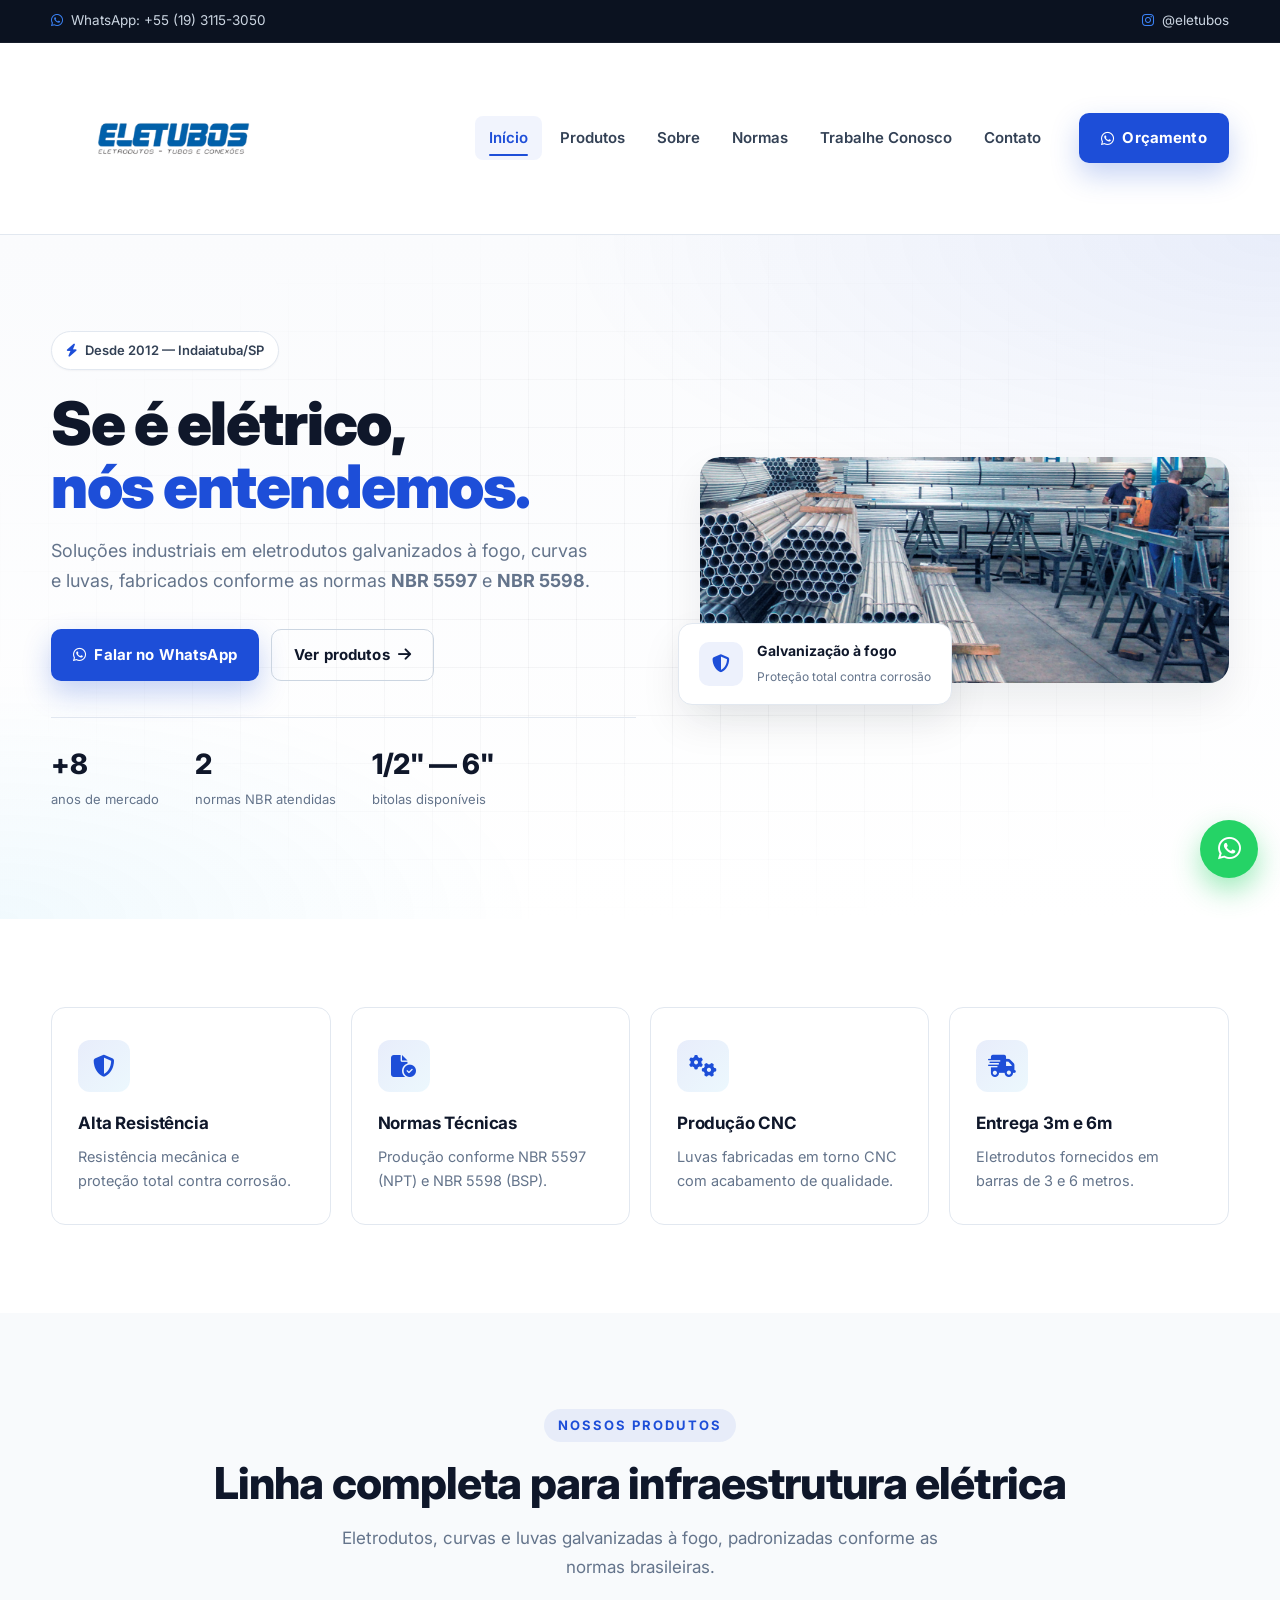
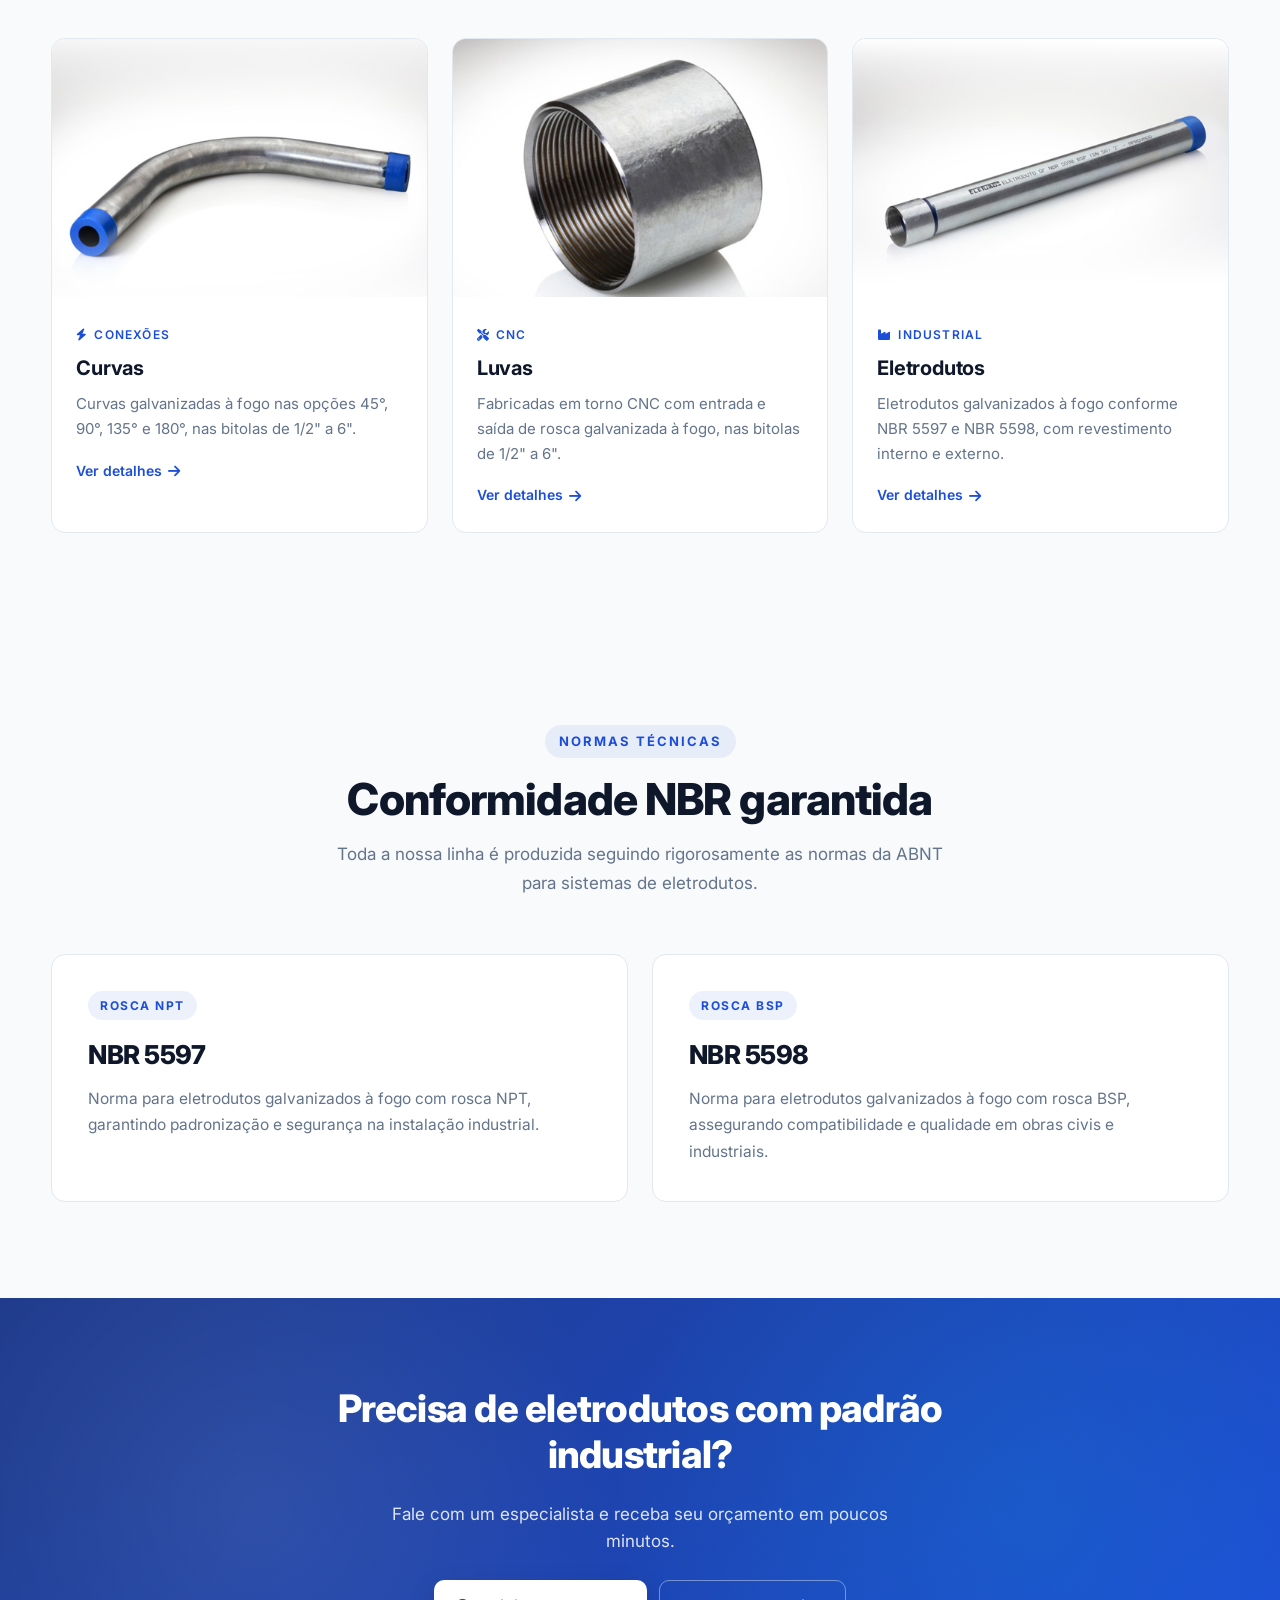
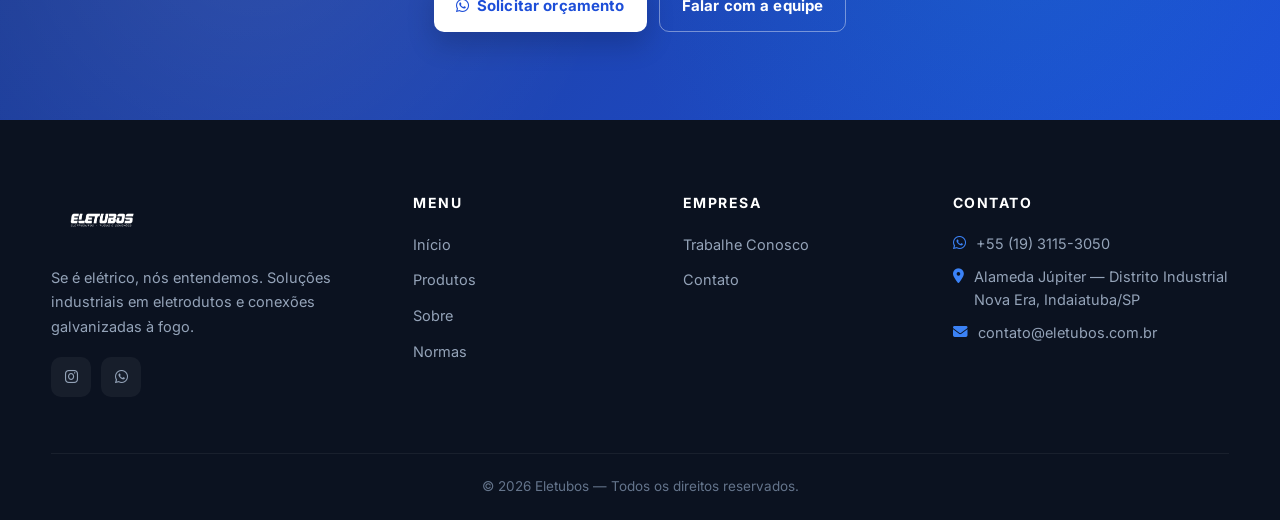
==== index.html @ e02f2dc3 "Add files via upload" ====
<!DOCTYPE html>
<html lang="pt-BR">
<head>
  <meta charset="UTF-8" />
  <meta name="viewport" content="width=device-width, initial-scale=1.0" />
  <title>Eletubos | Eletrodutos Galvanizados, Curvas e Luvas</title>
  <meta name="description" content="Eletrodutos galvanizados à fogo, curvas e luvas conforme NBR 5597 e NBR 5598. Padrão industrial, alta resistência e entrega em barras de 3m e 6m." />

  <link rel="stylesheet" href="css/style.css" />
  <link rel="stylesheet" href="https://cdnjs.cloudflare.com/ajax/libs/font-awesome/6.5.0/css/all.min.css" />
</head>
<body>

  <!-- TOP BAR -->
  <div class="top-bar">
    <div class="container top-bar-content">
      <p>
        <i class="fa-brands fa-whatsapp"></i>
        WhatsApp: +55 (19) 3115-3050
      </p>
      <a href="https://www.instagram.com/eletubos/" target="_blank" rel="noopener">
        <i class="fa-brands fa-instagram"></i>
        @eletubos
      </a>
    </div>
  </div>

  <!-- HEADER -->
  <header class="header">
    <div class="container header-content">
      <a href="index.html" class="logo">
        <img src="img/logo.png" alt="Logo Eletubos" />
      </a>

      <nav class="nav" id="navMenu">
        <a href="index.html">Início</a>
        <a href="produtos.html">Produtos</a>
        <a href="sobre.html">Sobre</a>
        <a href="normas.html">Normas</a>
        <a href="trabalhe-conosco.html">Trabalhe Conosco</a>
        <a href="contato.html">Contato</a>
      </nav>

      <a class="btn btn-primary header-cta" href="https://wa.me/551931153050" target="_blank" rel="noopener">
        <i class="fa-brands fa-whatsapp"></i> Orçamento
      </a>

      <button class="menu-btn" id="menuBtn" aria-label="Abrir menu">
        <i class="fa-solid fa-bars"></i>
      </button>
    </div>
  </header>

  <!-- HERO -->
  <section class="hero">
    <div class="container hero-content">
      <div class="hero-text fade-in">
        <span class="hero-badge">
          <i class="fa-solid fa-bolt"></i> Desde 2012 — Indaiatuba/SP
        </span>

        <h1>
          Se é elétrico,<br />
          <span class="highlight">nós entendemos.</span>
        </h1>

        <p>
          Soluções industriais em eletrodutos galvanizados à fogo, curvas e luvas,
          fabricados conforme as normas <strong>NBR 5597</strong> e <strong>NBR 5598</strong>.
        </p>

        <div class="hero-buttons">
          <a href="https://wa.me/551931153050" target="_blank" rel="noopener" class="btn btn-primary">
            <i class="fa-brands fa-whatsapp"></i> Falar no WhatsApp
          </a>
          <a href="produtos.html" class="btn btn-outline">
            Ver produtos <i class="fa-solid fa-arrow-right"></i>
          </a>
        </div>

        <div class="hero-stats">
          <div class="stat">
            <strong>+8</strong>
            <span>anos de mercado</span>
          </div>
          <div class="stat">
            <strong>2</strong>
            <span>normas NBR atendidas</span>
          </div>
          <div class="stat">
            <strong>1/2" — 6"</strong>
            <span>bitolas disponíveis</span>
          </div>
        </div>
      </div>

      <div class="hero-image fade-in">
        <img src="img/hero.jpg" alt="Linha de produtos Eletubos" />
        <div class="floating-card">
          <i class="fa-solid fa-shield-halved"></i>
          <div>
            <strong>Galvanização à fogo</strong>
            <span>Proteção total contra corrosão</span>
          </div>
        </div>
      </div>
    </div>
  </section>

  <!-- DIFERENCIAIS -->
  <section class="features">
    <div class="container">
      <div class="features-grid">
        <div class="feature-card fade-in">
          <div class="feature-icon"><i class="fa-solid fa-shield-halved"></i></div>
          <h3>Alta Resistência</h3>
          <p>Resistência mecânica e proteção total contra corrosão.</p>
        </div>

        <div class="feature-card fade-in">
          <div class="feature-icon"><i class="fa-solid fa-file-circle-check"></i></div>
          <h3>Normas Técnicas</h3>
          <p>Produção conforme NBR 5597 (NPT) e NBR 5598 (BSP).</p>
        </div>

        <div class="feature-card fade-in">
          <div class="feature-icon"><i class="fa-solid fa-gears"></i></div>
          <h3>Produção CNC</h3>
          <p>Luvas fabricadas em torno CNC com acabamento de qualidade.</p>
        </div>

        <div class="feature-card fade-in">
          <div class="feature-icon"><i class="fa-solid fa-truck-fast"></i></div>
          <h3>Entrega 3m e 6m</h3>
          <p>Eletrodutos fornecidos em barras de 3 e 6 metros.</p>
        </div>
      </div>
    </div>
  </section>

  <!-- PRODUTOS -->
  <section class="products" id="produtos">
    <div class="container">
      <div class="section-header fade-in">
        <span class="section-eyebrow">Nossos produtos</span>
        <h2 class="section-title">Linha completa para infraestrutura elétrica</h2>
        <p class="section-subtitle">
          Eletrodutos, curvas e luvas galvanizadas à fogo, padronizadas
          conforme as normas brasileiras.
        </p>
      </div>

      <div class="products-grid">
        <article class="product-card fade-in">
          <div class="product-img">
            <img src="img/curva.jpg" alt="Curvas galvanizadas" />
          </div>
          <div class="product-body">
            <span class="product-tag"><i class="fa-solid fa-bolt"></i> Conexões</span>
            <h3>Curvas</h3>
            <p>
              Curvas galvanizadas à fogo nas opções 45°, 90°, 135° e 180°,
              nas bitolas de 1/2" a 6".
            </p>
            <a href="produtos.html#curvas" class="product-link">
              Ver detalhes <i class="fa-solid fa-arrow-right"></i>
            </a>
          </div>
        </article>

        <article class="product-card fade-in">
          <div class="product-img">
            <img src="img/luva.jpg" alt="Luvas galvanizadas" />
          </div>
          <div class="product-body">
            <span class="product-tag"><i class="fa-solid fa-screwdriver-wrench"></i> CNC</span>
            <h3>Luvas</h3>
            <p>
              Fabricadas em torno CNC com entrada e saída de rosca galvanizada à fogo,
              nas bitolas de 1/2" a 6".
            </p>
            <a href="produtos.html#luvas" class="product-link">
              Ver detalhes <i class="fa-solid fa-arrow-right"></i>
            </a>
          </div>
        </article>

        <article class="product-card fade-in">
          <div class="product-img">
            <img src="img/eletroduto.jpg" alt="Eletrodutos galvanizados" />
          </div>
          <div class="product-body">
            <span class="product-tag"><i class="fa-solid fa-industry"></i> Industrial</span>
            <h3>Eletrodutos</h3>
            <p>
              Eletrodutos galvanizados à fogo conforme NBR 5597 e NBR 5598,
              com revestimento interno e externo.
            </p>
            <a href="produtos.html#eletrodutos" class="product-link">
              Ver detalhes <i class="fa-solid fa-arrow-right"></i>
            </a>
          </div>
        </article>
      </div>
    </div>
  </section>

  <!-- NORMAS -->
  <section class="standards" id="normas">
    <div class="container">
      <div class="section-header fade-in">
        <span class="section-eyebrow">Normas técnicas</span>
        <h2 class="section-title">Conformidade NBR garantida</h2>
        <p class="section-subtitle">
          Toda a nossa linha é produzida seguindo rigorosamente as normas
          da ABNT para sistemas de eletrodutos.
        </p>
      </div>

      <div class="standards-grid">
        <div class="standard-card fade-in">
          <span class="standard-tag">Rosca NPT</span>
          <h3>NBR 5597</h3>
          <p>
            Norma para eletrodutos galvanizados à fogo com rosca NPT,
            garantindo padronização e segurança na instalação industrial.
          </p>
        </div>

        <div class="standard-card fade-in">
          <span class="standard-tag">Rosca BSP</span>
          <h3>NBR 5598</h3>
          <p>
            Norma para eletrodutos galvanizados à fogo com rosca BSP,
            assegurando compatibilidade e qualidade em obras civis e industriais.
          </p>
        </div>
      </div>
    </div>
  </section>

  <!-- CTA -->
  <section class="cta">
    <div class="container cta-content">
      <h2>Precisa de eletrodutos com padrão industrial?</h2>
      <p>Fale com um especialista e receba seu orçamento em poucos minutos.</p>
      <div class="cta-buttons">
        <a href="https://wa.me/551931153050" target="_blank" rel="noopener" class="btn btn-light">
          <i class="fa-brands fa-whatsapp"></i> Solicitar orçamento
        </a>
        <a href="contato.html" class="btn btn-outline" style="color:#fff;border-color:rgba(255,255,255,.4);">
          Falar com a equipe
        </a>
      </div>
    </div>
  </section>

  <!-- FOOTER -->
  <footer class="footer">
    <div class="container">
      <div class="footer-grid">
        <div class="footer-brand">
          <img src="img/logo.png" alt="Eletubos" class="footer-logo" />
          <p>Se é elétrico, nós entendemos. Soluções industriais em eletrodutos e conexões galvanizadas à fogo.</p>
          <div class="footer-socials">
            <a href="https://www.instagram.com/eletubos/" target="_blank" rel="noopener" aria-label="Instagram">
              <i class="fa-brands fa-instagram"></i>
            </a>
            <a href="https://wa.me/551931153050" target="_blank" rel="noopener" aria-label="WhatsApp">
              <i class="fa-brands fa-whatsapp"></i>
            </a>
          </div>
        </div>

        <div>
          <h3>Menu</h3>
          <ul>
            <li><a href="index.html">Início</a></li>
            <li><a href="produtos.html">Produtos</a></li>
            <li><a href="sobre.html">Sobre</a></li>
            <li><a href="normas.html">Normas</a></li>
          </ul>
        </div>

        <div>
          <h3>Empresa</h3>
          <ul>
            <li><a href="trabalhe-conosco.html">Trabalhe Conosco</a></li>
            <li><a href="contato.html">Contato</a></li>
          </ul>
        </div>

        <div>
          <h3>Contato</h3>
          <ul class="footer-contact-list">
            <li><i class="fa-brands fa-whatsapp"></i> +55 (19) 3115-3050</li>
            <li><i class="fa-solid fa-location-dot"></i> Alameda Júpiter — Distrito Industrial Nova Era, Indaiatuba/SP</li>
            <li><i class="fa-solid fa-envelope"></i> contato@eletubos.com.br</li>
          </ul>
        </div>
      </div>

      <div class="footer-bottom">
        © 2026 Eletubos — Todos os direitos reservados.
      </div>
    </div>
  </footer>

  <a href="https://wa.me/551931153050" target="_blank" rel="noopener" class="whatsapp-float" aria-label="WhatsApp">
    <i class="fa-brands fa-whatsapp"></i>
  </a>

  <script src="js/script.js"></script>
</body>
</html>
---- css/style.css ----
/* ===========================================================
   ELETUBOS — Industrial Moderno
   Paleta: azul profundo + cinza escuro + branco off
   Tipografia: Inter (limpa, moderna, industrial)
=========================================================== */

@import url("https://fonts.googleapis.com/css2?family=Inter:wght@400;500;600;700;800;900&display=swap");

/* ====== RESET ====== */
*,
*::before,
*::after {
  margin: 0;
  padding: 0;
  box-sizing: border-box;
}

html {
  scroll-behavior: smooth;
  -webkit-text-size-adjust: 100%;
}

body {
  font-family: "Inter", -apple-system, BlinkMacSystemFont, "Segoe UI", sans-serif;
  background: var(--bg);
  color: var(--text);
  line-height: 1.6;
  -webkit-font-smoothing: antialiased;
  -moz-osx-font-smoothing: grayscale;
}

img {
  max-width: 100%;
  display: block;
}

a {
  text-decoration: none;
  color: inherit;
}

button {
  font-family: inherit;
  cursor: pointer;
  border: none;
  background: none;
}

ul {
  list-style: none;
}

/* ====== TOKENS ====== */
:root {
  /* Cores base */
  --primary: #1d4ed8;          /* azul industrial */
  --primary-dark: #1e3a8a;
  --primary-light: #3b82f6;
  --accent: #0ea5e9;

  --bg: #ffffff;
  --bg-soft: #f8fafc;
  --bg-muted: #f1f5f9;
  --surface: #ffffff;

  --text: #0f172a;             /* cinza-escuro quase preto */
  --text-soft: #334155;
  --text-muted: #64748b;

  --dark: #0b1220;             /* topo escuro */
  --dark-2: #111827;

  --border: #e2e8f0;
  --border-strong: #cbd5e1;

  /* Sombras */
  --shadow-sm: 0 1px 2px rgba(15, 23, 42, 0.04);
  --shadow-md: 0 4px 16px rgba(15, 23, 42, 0.06);
  --shadow-lg: 0 18px 40px rgba(15, 23, 42, 0.08);
  --shadow-primary: 0 12px 28px rgba(29, 78, 216, 0.25);

  /* Layout */
  --radius: 14px;
  --radius-sm: 10px;
  --radius-lg: 20px;
  --container: 1200px;
  --header-h: 88px;

  /* Transições */
  --t: 0.25s cubic-bezier(0.4, 0, 0.2, 1);
}

/* ====== UTIL ====== */
.container {
  width: min(92%, var(--container));
  margin-inline: auto;
}

.section {
  padding: 96px 0;
}

.section-tight {
  padding: 64px 0;
}

.section-eyebrow {
  display: inline-block;
  font-size: 13px;
  font-weight: 700;
  letter-spacing: 2px;
  text-transform: uppercase;
  color: var(--primary);
  background: rgba(29, 78, 216, 0.08);
  padding: 6px 14px;
  border-radius: 999px;
  margin-bottom: 16px;
}

.section-title {
  font-size: clamp(28px, 4vw, 44px);
  font-weight: 800;
  letter-spacing: -0.02em;
  line-height: 1.15;
  color: var(--text);
  margin-bottom: 16px;
}

.section-subtitle {
  font-size: 17px;
  color: var(--text-muted);
  max-width: 640px;
  line-height: 1.7;
}

.section-header {
  text-align: center;
  margin-bottom: 56px;
}

.section-header .section-subtitle {
  margin: 0 auto;
}

/* ====== TOP BAR ====== */
.top-bar {
  background: var(--dark);
  color: #cbd5e1;
  font-size: 13.5px;
  border-bottom: 1px solid rgba(255, 255, 255, 0.05);
}

.top-bar-content {
  display: flex;
  justify-content: space-between;
  align-items: center;
  padding: 10px 0;
  gap: 16px;
  flex-wrap: wrap;
}

.top-bar p,
.top-bar a {
  display: inline-flex;
  align-items: center;
  gap: 8px;
  transition: color var(--t);
}

.top-bar a:hover {
  color: #fff;
}

.top-bar i {
  color: var(--primary-light);
}

/* ====== HEADER ====== */
.header {
  position: sticky;
  top: 0;
  z-index: 100;
  background: rgba(255, 255, 255, 0.92);
  backdrop-filter: saturate(180%) blur(14px);
  -webkit-backdrop-filter: saturate(180%) blur(14px);
  border-bottom: 1px solid var(--border);
  transition: padding var(--t), box-shadow var(--t);
}

.header-content {
  display: flex;
  align-items: center;
  justify-content: space-between;
  padding: 28px 0;
  gap: 24px;
  transition: padding var(--t);
}

.logo {
  flex-shrink: 0;
}

.logo img {
  width: 230px;
  height: auto;
  max-width: 100%;
  object-fit: contain;
}

.nav {
  display: flex;
  gap: 4px;
  margin-left: auto;
}

.nav a {
  position: relative;
  font-weight: 600;
  font-size: 15px;
  color: var(--text-soft);
  padding: 10px 14px;
  border-radius: 8px;
  transition: color var(--t), background var(--t);
}

.nav a:hover,
.nav a.active {
  color: var(--primary);
  background: rgba(29, 78, 216, 0.06);
}

.nav a.active::after {
  content: "";
  position: absolute;
  left: 14px;
  right: 14px;
  bottom: 4px;
  height: 2px;
  background: var(--primary);
  border-radius: 2px;
}

.header-cta {
  display: inline-flex;
}

.menu-btn {
  display: none;
  width: 44px;
  height: 44px;
  align-items: center;
  justify-content: center;
  border: 1.5px solid var(--border-strong);
  border-radius: 10px;
  color: var(--text);
  font-size: 18px;
  background: #fff;
  transition: border-color var(--t), color var(--t), background var(--t);
}

.menu-btn:hover {
  border-color: var(--primary);
  color: var(--primary);
  background: rgba(29, 78, 216, 0.04);
}

.header.shrink {
  box-shadow: var(--shadow-sm);
}

.header.shrink .header-content {
  padding: 18px 0;
}

.header.shrink .logo img {
  width: 190px;
  height: auto;
}

/* ====== BOTÕES ====== */
.btn {
  display: inline-flex;
  align-items: center;
  justify-content: center;
  gap: 8px;
  padding: 13px 22px;
  border-radius: 10px;
  font-weight: 700;
  font-size: 15px;
  letter-spacing: 0.01em;
  transition: transform var(--t), background var(--t), box-shadow var(--t),
    color var(--t), border-color var(--t);
  white-space: nowrap;
}

.btn-primary {
  background: var(--primary);
  color: #fff;
  box-shadow: var(--shadow-primary);
}

.btn-primary:hover {
  background: var(--primary-dark);
  transform: translateY(-2px);
  box-shadow: 0 16px 32px rgba(29, 78, 216, 0.3);
}

.btn-outline {
  background: transparent;
  color: var(--text);
  border: 1.5px solid var(--border-strong);
}

.btn-outline:hover {
  border-color: var(--primary);
  color: var(--primary);
  transform: translateY(-2px);
}

.btn-light {
  background: #fff;
  color: var(--primary);
  box-shadow: 0 12px 28px rgba(0, 0, 0, 0.18);
}

.btn-light:hover {
  background: #f1f5f9;
  transform: translateY(-2px);
}

.btn-block {
  width: 100%;
}

/* ====== HERO ====== */
.hero {
  position: relative;
  padding: 96px 0 110px;
  background:
    radial-gradient(1200px 500px at 100% 0%, rgba(29, 78, 216, 0.08), transparent 60%),
    radial-gradient(900px 400px at 0% 100%, rgba(14, 165, 233, 0.06), transparent 60%),
    linear-gradient(180deg, #fafbfd 0%, #ffffff 100%);
  overflow: hidden;
}

.hero::before {
  content: "";
  position: absolute;
  inset: 0;
  background-image:
    linear-gradient(rgba(15, 23, 42, 0.04) 1px, transparent 1px),
    linear-gradient(90deg, rgba(15, 23, 42, 0.04) 1px, transparent 1px);
  background-size: 48px 48px;
  mask-image: radial-gradient(ellipse at center, #000 30%, transparent 75%);
  pointer-events: none;
}

.hero-content {
  position: relative;
  display: grid;
  grid-template-columns: 1.05fr 0.95fr;
  gap: 64px;
  align-items: center;
}

.hero-badge {
  display: inline-flex;
  align-items: center;
  gap: 8px;
  background: #fff;
  border: 1px solid var(--border);
  padding: 8px 14px;
  border-radius: 999px;
  font-size: 13px;
  font-weight: 600;
  color: var(--text-soft);
  box-shadow: var(--shadow-sm);
  margin-bottom: 22px;
}

.hero-badge i {
  color: var(--primary);
}

.hero-text h1 {
  font-size: clamp(36px, 5.5vw, 60px);
  font-weight: 900;
  line-height: 1.05;
  letter-spacing: -0.025em;
  color: var(--text);
  margin-bottom: 18px;
}

.hero-text h1 .highlight {
  color: var(--primary);
  position: relative;
  white-space: nowrap;
}

.hero-text p {
  font-size: 18px;
  color: var(--text-muted);
  max-width: 540px;
  margin-bottom: 32px;
  line-height: 1.7;
}

.hero-buttons {
  display: flex;
  gap: 12px;
  flex-wrap: wrap;
  margin-bottom: 36px;
}

.hero-stats {
  display: flex;
  gap: 36px;
  flex-wrap: wrap;
  padding-top: 24px;
  border-top: 1px solid var(--border);
}

.hero-stats .stat {
  display: flex;
  flex-direction: column;
}

.hero-stats .stat strong {
  font-size: 28px;
  font-weight: 800;
  color: var(--text);
  letter-spacing: -0.02em;
}

.hero-stats .stat span {
  font-size: 13px;
  color: var(--text-muted);
  margin-top: 2px;
}

.hero-image {
  position: relative;
}

.hero-image img {
  width: 100%;
  height: auto;
  border-radius: var(--radius-lg);
  box-shadow: var(--shadow-lg);
  object-fit: contain;
}

.hero-image .floating-card {
  position: absolute;
  bottom: -22px;
  left: -22px;
  background: #fff;
  border: 1px solid var(--border);
  border-radius: var(--radius);
  padding: 16px 20px;
  display: flex;
  align-items: center;
  gap: 14px;
  box-shadow: var(--shadow-lg);
}

.hero-image .floating-card i {
  width: 44px;
  height: 44px;
  display: grid;
  place-items: center;
  background: rgba(29, 78, 216, 0.08);
  color: var(--primary);
  border-radius: 10px;
  font-size: 18px;
}

.hero-image .floating-card div strong {
  display: block;
  font-size: 14px;
  color: var(--text);
}

.hero-image .floating-card div span {
  font-size: 12px;
  color: var(--text-muted);
}

/* ====== PAGE HERO (interno) ====== */
.page-hero {
  position: relative;
  padding: 80px 0 64px;
  background: linear-gradient(135deg, var(--dark) 0%, var(--dark-2) 60%, #1e293b 100%);
  color: #fff;
  overflow: hidden;
}

.page-hero::before {
  content: "";
  position: absolute;
  inset: 0;
  background-image:
    linear-gradient(rgba(255, 255, 255, 0.04) 1px, transparent 1px),
    linear-gradient(90deg, rgba(255, 255, 255, 0.04) 1px, transparent 1px);
  background-size: 48px 48px;
  mask-image: radial-gradient(ellipse at top right, #000 30%, transparent 75%);
}

.page-hero-content {
  position: relative;
  max-width: 760px;
}

.page-hero .breadcrumb {
  display: flex;
  align-items: center;
  gap: 8px;
  font-size: 13px;
  color: rgba(255, 255, 255, 0.6);
  margin-bottom: 18px;
}

.page-hero .breadcrumb a:hover {
  color: #fff;
}

.page-hero h1 {
  font-size: clamp(32px, 5vw, 48px);
  font-weight: 800;
  letter-spacing: -0.02em;
  line-height: 1.1;
  margin-bottom: 14px;
}

.page-hero p {
  font-size: 17px;
  color: rgba(255, 255, 255, 0.75);
  line-height: 1.7;
  max-width: 620px;
}

/* ====== FEATURES ====== */
.features {
  padding: 88px 0;
  background: var(--bg);
}

.features-grid {
  display: grid;
  grid-template-columns: repeat(4, 1fr);
  gap: 20px;
}

.feature-card {
  position: relative;
  padding: 32px 26px;
  background: var(--surface);
  border: 1px solid var(--border);
  border-radius: var(--radius);
  transition: transform var(--t), box-shadow var(--t), border-color var(--t);
}

.feature-card:hover {
  transform: translateY(-6px);
  border-color: rgba(29, 78, 216, 0.25);
  box-shadow: var(--shadow-lg);
}

.feature-icon {
  display: inline-grid;
  place-items: center;
  width: 52px;
  height: 52px;
  background: linear-gradient(135deg, rgba(29, 78, 216, 0.1), rgba(14, 165, 233, 0.08));
  color: var(--primary);
  border-radius: 12px;
  font-size: 22px;
  margin-bottom: 18px;
}

.feature-card h3 {
  font-size: 17px;
  font-weight: 700;
  color: var(--text);
  margin-bottom: 8px;
  letter-spacing: -0.01em;
}

.feature-card p {
  font-size: 14.5px;
  color: var(--text-muted);
  line-height: 1.6;
}

/* ====== PRODUTOS ====== */
.products {
  padding: 96px 0;
  background: var(--bg-soft);
}

.products-grid {
  display: grid;
  grid-template-columns: repeat(3, 1fr);
  gap: 24px;
}

.products-grid--single {
  grid-template-columns: minmax(0, 480px);
  justify-content: center;
}

.product-card {
  background: #fff;
  border: 1px solid var(--border);
  border-radius: var(--radius);
  overflow: hidden;
  transition: transform var(--t), box-shadow var(--t), border-color var(--t);
}

.product-card:hover {
  transform: translateY(-6px);
  border-color: rgba(29, 78, 216, 0.25);
  box-shadow: var(--shadow-lg);
}

.product-card .product-img {
  aspect-ratio: 16 / 11;
  overflow: hidden;
  background: var(--bg-muted);
}

.product-card .product-img img {
  width: 100%;
  height: 100%;
  object-fit: cover;
  transition: transform 0.5s ease;
}

.product-card:hover .product-img img {
  transform: scale(1.05);
}

.product-card .product-body {
  padding: 24px;
}

.product-card .product-tag {
  display: inline-flex;
  align-items: center;
  gap: 6px;
  font-size: 12px;
  font-weight: 600;
  color: var(--primary);
  text-transform: uppercase;
  letter-spacing: 1.2px;
  margin-bottom: 8px;
}

.product-card h3 {
  font-size: 20px;
  font-weight: 700;
  color: var(--text);
  margin-bottom: 8px;
  letter-spacing: -0.01em;
}

.product-card p {
  font-size: 15px;
  color: var(--text-muted);
  line-height: 1.65;
  margin-bottom: 16px;
}

.product-card .product-link {
  display: inline-flex;
  align-items: center;
  gap: 6px;
  font-size: 14px;
  font-weight: 600;
  color: var(--primary);
  transition: gap var(--t);
}

.product-card .product-link:hover {
  gap: 10px;
}

/* ====== SOBRE ====== */
.about {
  padding: 96px 0;
  background: #fff;
}

.about-content {
  display: grid;
  grid-template-columns: 1fr 1fr;
  gap: 64px;
  align-items: center;
}

.about-image {
  position: relative;
}

.about-image img,
.about-image .img-placeholder {
  width: 100%;
  border-radius: var(--radius-lg);
  box-shadow: var(--shadow-lg);
  aspect-ratio: 4 / 3;
  object-fit: cover;
}

.about-text p {
  font-size: 16.5px;
  color: var(--text-soft);
  line-height: 1.8;
  margin-bottom: 16px;
}

.about-text p strong {
  color: var(--text);
}

.about-text .btn {
  margin-top: 12px;
}

/* lista com check */
.check-list {
  display: grid;
  gap: 12px;
  margin: 22px 0 28px;
}

.check-list li {
  display: flex;
  align-items: flex-start;
  gap: 12px;
  font-size: 15.5px;
  color: var(--text-soft);
}

.check-list li i {
  flex-shrink: 0;
  width: 22px;
  height: 22px;
  display: grid;
  place-items: center;
  background: rgba(29, 78, 216, 0.1);
  color: var(--primary);
  border-radius: 50%;
  font-size: 11px;
  margin-top: 3px;
}

/* ====== STANDARDS ====== */
.standards {
  padding: 96px 0;
  background: var(--bg-soft);
}

.standards-grid {
  display: grid;
  grid-template-columns: repeat(2, 1fr);
  gap: 24px;
}

.standard-card {
  background: #fff;
  border: 1px solid var(--border);
  border-radius: var(--radius);
  padding: 36px;
  transition: transform var(--t), box-shadow var(--t), border-color var(--t);
}

.standard-card:hover {
  transform: translateY(-6px);
  border-color: rgba(29, 78, 216, 0.25);
  box-shadow: var(--shadow-lg);
}

.standard-card .standard-tag {
  display: inline-flex;
  align-items: center;
  gap: 6px;
  background: rgba(29, 78, 216, 0.08);
  color: var(--primary);
  font-size: 12px;
  font-weight: 700;
  letter-spacing: 1.5px;
  text-transform: uppercase;
  padding: 5px 12px;
  border-radius: 999px;
  margin-bottom: 14px;
}

.standard-card h3 {
  font-size: 26px;
  font-weight: 800;
  color: var(--text);
  letter-spacing: -0.02em;
  margin-bottom: 10px;
}

.standard-card p {
  font-size: 15.5px;
  color: var(--text-muted);
  line-height: 1.7;
}

/* ====== CTA ====== */
.cta {
  position: relative;
  padding: 88px 0;
  background: linear-gradient(135deg, var(--primary-dark) 0%, var(--primary) 100%);
  color: #fff;
  overflow: hidden;
}

.cta::before {
  content: "";
  position: absolute;
  inset: 0;
  background-image:
    radial-gradient(circle at 20% 50%, rgba(255, 255, 255, 0.08), transparent 35%),
    radial-gradient(circle at 80% 50%, rgba(14, 165, 233, 0.18), transparent 40%);
  pointer-events: none;
}

.cta-content {
  position: relative;
  text-align: center;
  display: flex;
  flex-direction: column;
  align-items: center;
  gap: 24px;
}

.cta-content h2 {
  font-size: clamp(26px, 4vw, 38px);
  font-weight: 800;
  letter-spacing: -0.02em;
  line-height: 1.2;
  max-width: 720px;
}

.cta-content p {
  font-size: 17px;
  color: rgba(255, 255, 255, 0.85);
  max-width: 560px;
}

.cta-buttons {
  display: flex;
  gap: 12px;
  flex-wrap: wrap;
  justify-content: center;
}

/* ====== FORMULÁRIO ====== */
.form-card {
  background: #fff;
  border: 1px solid var(--border);
  border-radius: var(--radius);
  padding: 36px;
  box-shadow: var(--shadow-md);
}

.form-card h2 {
  font-size: 24px;
  font-weight: 700;
  color: var(--text);
  margin-bottom: 6px;
  letter-spacing: -0.01em;
}

.form-card .form-sub {
  font-size: 14.5px;
  color: var(--text-muted);
  margin-bottom: 22px;
}

.form-group {
  margin-bottom: 14px;
}

.form-group label {
  display: block;
  font-size: 13px;
  font-weight: 600;
  color: var(--text-soft);
  margin-bottom: 6px;
}

form input,
form textarea {
  width: 100%;
  padding: 13px 14px;
  border-radius: 10px;
  border: 1px solid var(--border-strong);
  font-size: 15px;
  font-family: inherit;
  background: #fff;
  color: var(--text);
  outline: none;
  transition: border-color var(--t), box-shadow var(--t);
}

form input:focus,
form textarea:focus {
  border-color: var(--primary);
  box-shadow: 0 0 0 4px rgba(29, 78, 216, 0.12);
}

form textarea {
  resize: vertical;
  min-height: 120px;
}

.form-note {
  margin-top: 12px;
  font-size: 12.5px;
  color: var(--text-muted);
}

/* Contato grid */
.contact-grid {
  display: grid;
  grid-template-columns: 1fr 1.1fr;
  gap: 40px;
  align-items: start;
}

.contact-info {
  display: grid;
  gap: 16px;
}

.contact-item {
  display: flex;
  align-items: flex-start;
  gap: 14px;
  padding: 18px;
  background: #fff;
  border: 1px solid var(--border);
  border-radius: var(--radius-sm);
  transition: border-color var(--t), transform var(--t);
}

.contact-item:hover {
  border-color: var(--primary);
  transform: translateY(-2px);
}

.contact-item i {
  width: 42px;
  height: 42px;
  display: grid;
  place-items: center;
  background: rgba(29, 78, 216, 0.08);
  color: var(--primary);
  border-radius: 10px;
  font-size: 16px;
  flex-shrink: 0;
}

.contact-item .contact-label {
  font-size: 12px;
  font-weight: 600;
  text-transform: uppercase;
  letter-spacing: 1px;
  color: var(--text-muted);
  margin-bottom: 2px;
}

.contact-item .contact-value {
  font-size: 15px;
  font-weight: 600;
  color: var(--text);
  word-break: break-word;
}

/* ====== PLACEHOLDER DE IMAGEM ====== */
.img-placeholder {
  position: relative;
  width: 100%;
  aspect-ratio: 4 / 3;
  background:
    repeating-linear-gradient(
      45deg,
      #eef2f7 0,
      #eef2f7 14px,
      #e2e8f0 14px,
      #e2e8f0 28px
    );
  border-radius: var(--radius-lg);
  display: grid;
  place-items: center;
  color: var(--text-muted);
  font-size: 14px;
  font-weight: 600;
  border: 1px dashed var(--border-strong);
  box-shadow: var(--shadow-md);
}

.img-placeholder::before {
  content: "\f03e";
  font-family: "Font Awesome 6 Free";
  font-weight: 900;
  font-size: 32px;
  display: block;
  margin-bottom: 8px;
  color: var(--border-strong);
}

.img-placeholder span {
  display: block;
  text-align: center;
  padding: 0 16px;
}

.img-placeholder.small {
  aspect-ratio: 16 / 11;
  border-radius: var(--radius-sm);
  font-size: 12px;
}

.img-placeholder.small::before {
  font-size: 22px;
  margin-bottom: 4px;
}

/* ====== FOOTER ====== */
.footer {
  background: var(--dark);
  color: #cbd5e1;
  padding: 72px 0 0;
}

.footer-grid {
  display: grid;
  grid-template-columns: 1.4fr 1fr 1fr 1.2fr;
  gap: 40px;
  padding-bottom: 56px;
}

.footer-brand .footer-logo {
  height: 56px;
  margin-bottom: 18px;
  filter: brightness(0) invert(1);
}

.footer-brand p {
  font-size: 14.5px;
  color: #94a3b8;
  line-height: 1.7;
  margin-bottom: 18px;
  max-width: 280px;
}

.footer-socials {
  display: flex;
  gap: 10px;
}

.footer-socials a {
  width: 40px;
  height: 40px;
  display: grid;
  place-items: center;
  background: rgba(255, 255, 255, 0.05);
  border-radius: 10px;
  color: #cbd5e1;
  transition: background var(--t), color var(--t), transform var(--t);
}

.footer-socials a:hover {
  background: var(--primary);
  color: #fff;
  transform: translateY(-2px);
}

.footer h3 {
  font-size: 14px;
  font-weight: 700;
  color: #fff;
  text-transform: uppercase;
  letter-spacing: 1.5px;
  margin-bottom: 18px;
}

.footer ul,
.footer-col-links {
  display: grid;
  gap: 10px;
}

.footer a {
  font-size: 14.5px;
  color: #94a3b8;
  transition: color var(--t);
}

.footer a:hover {
  color: #fff;
}

.footer-contact-list {
  display: grid;
  gap: 12px;
}

.footer-contact-list li {
  display: flex;
  align-items: flex-start;
  gap: 10px;
  font-size: 14.5px;
  color: #94a3b8;
}

.footer-contact-list i {
  color: var(--primary-light);
  margin-top: 4px;
}

.footer-bottom {
  border-top: 1px solid rgba(255, 255, 255, 0.06);
  padding: 22px 0;
  text-align: center;
  font-size: 13.5px;
  color: #64748b;
}

/* ====== WHATSAPP FLOAT ====== */
.whatsapp-float {
  position: fixed;
  right: 22px;
  bottom: 22px;
  z-index: 90;
  width: 58px;
  height: 58px;
  display: grid;
  place-items: center;
  background: #25d366;
  color: #fff;
  border-radius: 50%;
  font-size: 26px;
  box-shadow: 0 12px 28px rgba(37, 211, 102, 0.45);
  transition: transform var(--t), box-shadow var(--t);
  animation: pulse 2.5s ease-in-out infinite;
}

.whatsapp-float:hover {
  transform: scale(1.08);
}

@keyframes pulse {
  0%, 100% {
    box-shadow: 0 12px 28px rgba(37, 211, 102, 0.45),
                0 0 0 0 rgba(37, 211, 102, 0.5);
  }
  50% {
    box-shadow: 0 12px 28px rgba(37, 211, 102, 0.45),
                0 0 0 14px rgba(37, 211, 102, 0);
  }
}

/* ====== FADE-IN ====== */
.fade-in {
  opacity: 0;
  transform: translateY(20px);
  transition: opacity 0.7s ease, transform 0.7s ease;
}

.fade-in.show {
  opacity: 1;
  transform: translateY(0);
}

/* ====== JOB CARD (trabalhe conosco) ====== */
.job-card {
  max-width: 820px;
  margin: 0 auto;
  background: #fff;
  border: 1px solid var(--border);
  border-radius: var(--radius);
  padding: 40px;
  box-shadow: var(--shadow-md);
}

.job-card .job-header {
  display: flex;
  align-items: center;
  justify-content: space-between;
  flex-wrap: wrap;
  gap: 14px;
  padding-bottom: 22px;
  border-bottom: 1px solid var(--border);
  margin-bottom: 24px;
}

.job-card h3 {
  font-size: 24px;
  font-weight: 800;
  color: var(--text);
  letter-spacing: -0.01em;
}

.job-meta {
  display: flex;
  gap: 8px;
  flex-wrap: wrap;
}

.job-meta span {
  font-size: 12px;
  font-weight: 600;
  background: var(--bg-muted);
  color: var(--text-soft);
  padding: 5px 12px;
  border-radius: 999px;
}

.job-card h4 {
  font-size: 15px;
  font-weight: 700;
  color: var(--text);
  margin-top: 20px;
  margin-bottom: 12px;
}

.job-card ul {
  display: grid;
  gap: 10px;
}

.job-card ul li {
  display: flex;
  gap: 10px;
  font-size: 15px;
  color: var(--text-soft);
  line-height: 1.65;
}

.job-card ul li::before {
  content: "•";
  color: var(--primary);
  font-weight: 900;
  font-size: 18px;
  line-height: 1;
}

.job-card .job-footer {
  margin-top: 28px;
  padding-top: 24px;
  border-top: 1px solid var(--border);
  display: flex;
  align-items: center;
  justify-content: space-between;
  flex-wrap: wrap;
  gap: 16px;
}

.job-card .job-footer .job-email {
  font-size: 14.5px;
  color: var(--text-muted);
}

.job-card .job-footer .job-email strong {
  color: var(--text);
}

/* ====== MAPA ====== */
.map-section iframe {
  width: 100%;
  height: 420px;
  display: block;
  border: 0;
  filter: grayscale(0.2) contrast(1.05);
}

/* ====== RESPONSIVO ====== */
@media (max-width: 1024px) {
  .hero-content {
    grid-template-columns: 1fr;
    gap: 48px;
  }

  .hero-image {
    max-width: 540px;
    margin: 0 auto;
  }

  .features-grid {
    grid-template-columns: repeat(2, 1fr);
  }

  .products-grid {
    grid-template-columns: repeat(2, 1fr);
  }

  .about-content {
    grid-template-columns: 1fr;
    gap: 40px;
  }

  .about-content.reverse-mobile {
    direction: rtl;
  }

  .about-content.reverse-mobile > * {
    direction: ltr;
  }

  .footer-grid {
    grid-template-columns: 1fr 1fr;
  }

  .contact-grid {
    grid-template-columns: 1fr;
  }
}

@media (max-width: 980px) {
  .section,
  .features,
  .products,
  .about,
  .standards {
    padding: 64px 0;
  }

  .hero {
    padding: 64px 0 80px;
  }

  /* Nav mobile */
  .nav {
    position: absolute;
    top: 100%;
    left: 0;
    right: 0;
    flex-direction: column;
    gap: 4px;
    background: #fff;
    border-top: 1px solid var(--border);
    border-bottom: 1px solid var(--border);
    padding: 16px;
    box-shadow: var(--shadow-md);
    transform: translateY(-12px);
    opacity: 0;
    pointer-events: none;
    transition: transform var(--t), opacity var(--t);
  }

  .nav.active {
    transform: translateY(0);
    opacity: 1;
    pointer-events: auto;
  }

  .nav a {
    padding: 12px 14px;
    width: 100%;
  }

  .header-cta {
    display: none;
  }

  .menu-btn {
    display: inline-flex;
  }

  .products-grid,
  .features-grid,
  .standards-grid {
    grid-template-columns: 1fr;
  }

  .footer-grid {
    grid-template-columns: 1fr;
    gap: 32px;
  }

  .hero-image .floating-card {
    left: 12px;
    bottom: -16px;
    padding: 12px 14px;
  }

  .job-card {
    padding: 28px 22px;
  }
}

@media (max-width: 480px) {
  .hero-stats {
    gap: 24px;
  }

  .hero-stats .stat strong {
    font-size: 22px;
  }

  .top-bar {
    font-size: 12.5px;
  }
}

/* ====== LOGO MOBILE ====== */
@media (max-width: 980px) {
  .logo img {
    width: 170px;
    height: auto;
  }

  .header.shrink .logo img {
    width: 150px;
    height: auto;
  }
}

/* ====== AJUSTE LOGO (FIX FINAL) ====== */
.logo {
  flex-shrink: 0;
}

.logo img {
  width: 240px;
  height: auto;
  max-width: 100%;
  object-fit: contain;
}

.header.shrink .logo img {
  width: 200px;
  height: auto;
}

@media (max-width: 980px) {
  .logo img {
    width: 170px;
    height: auto;
  }

  .header.shrink .logo img {
    width: 150px;
    height: auto;
  }
}
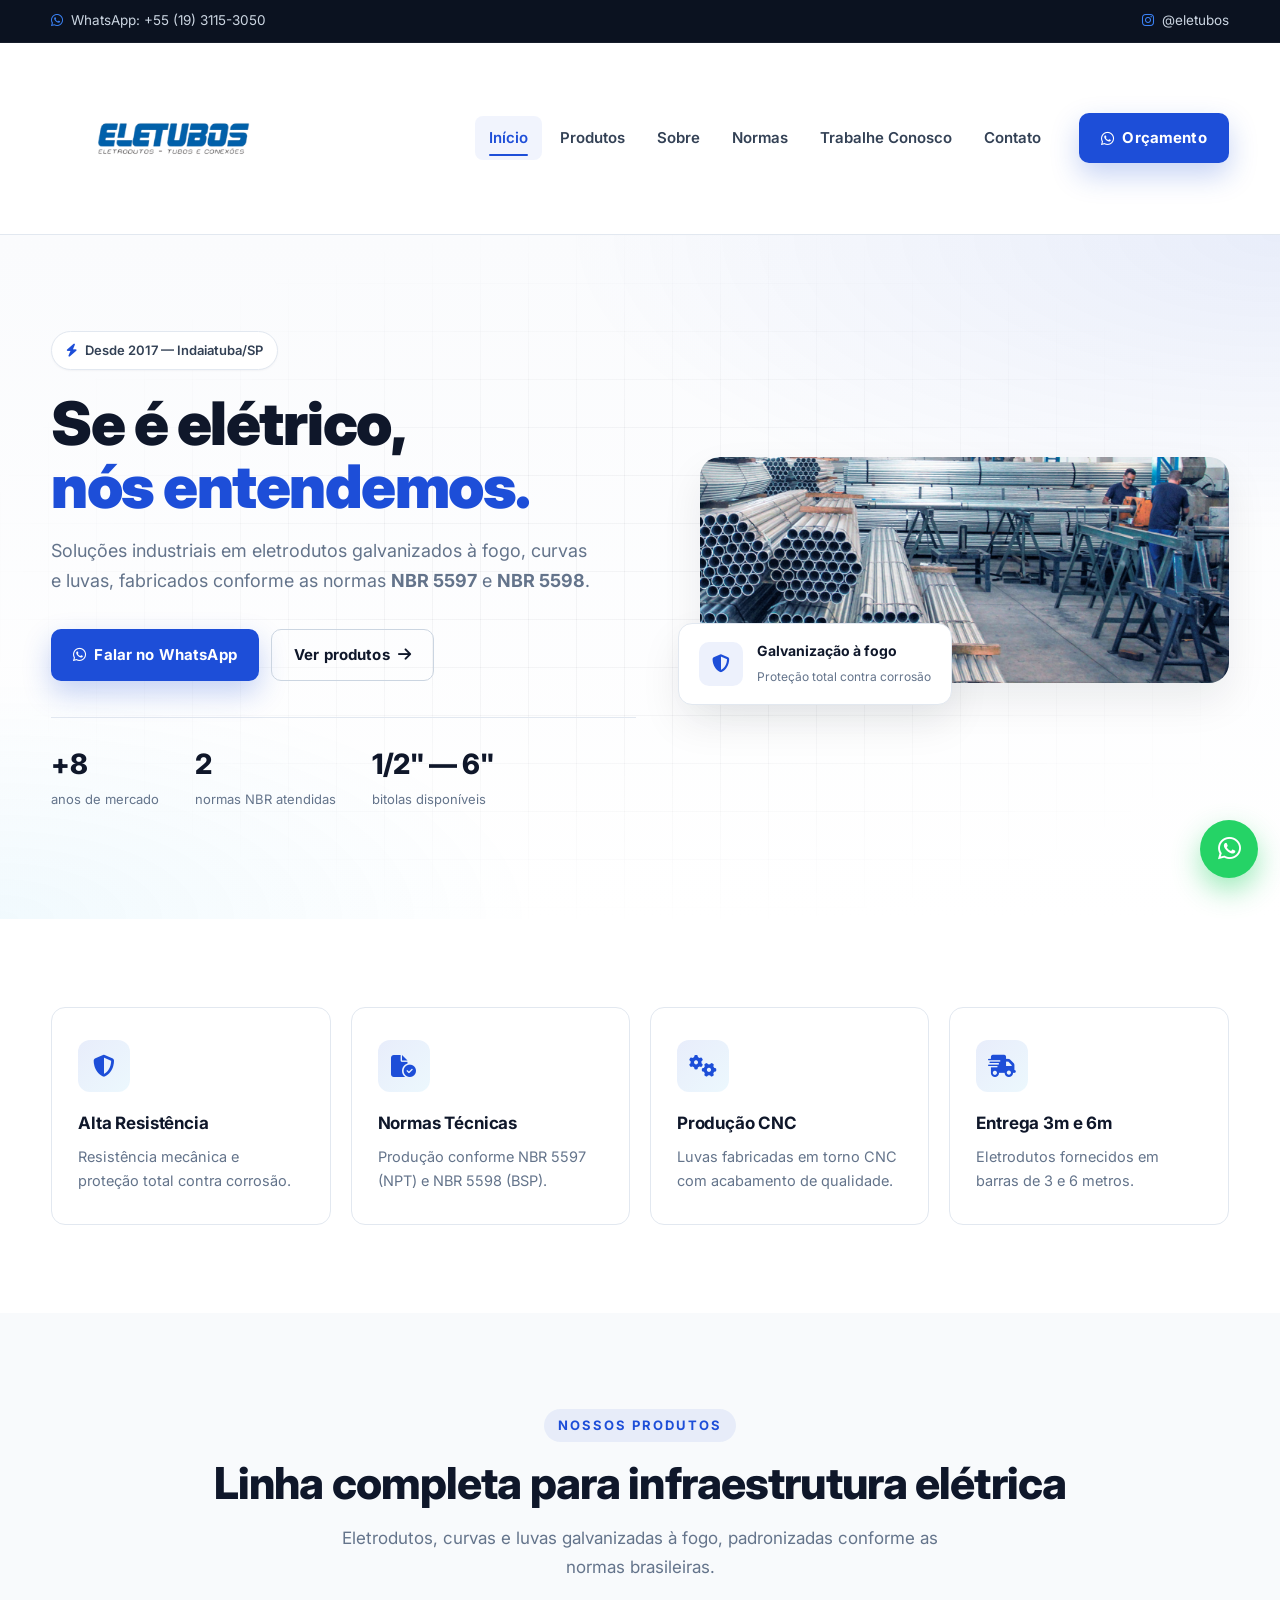
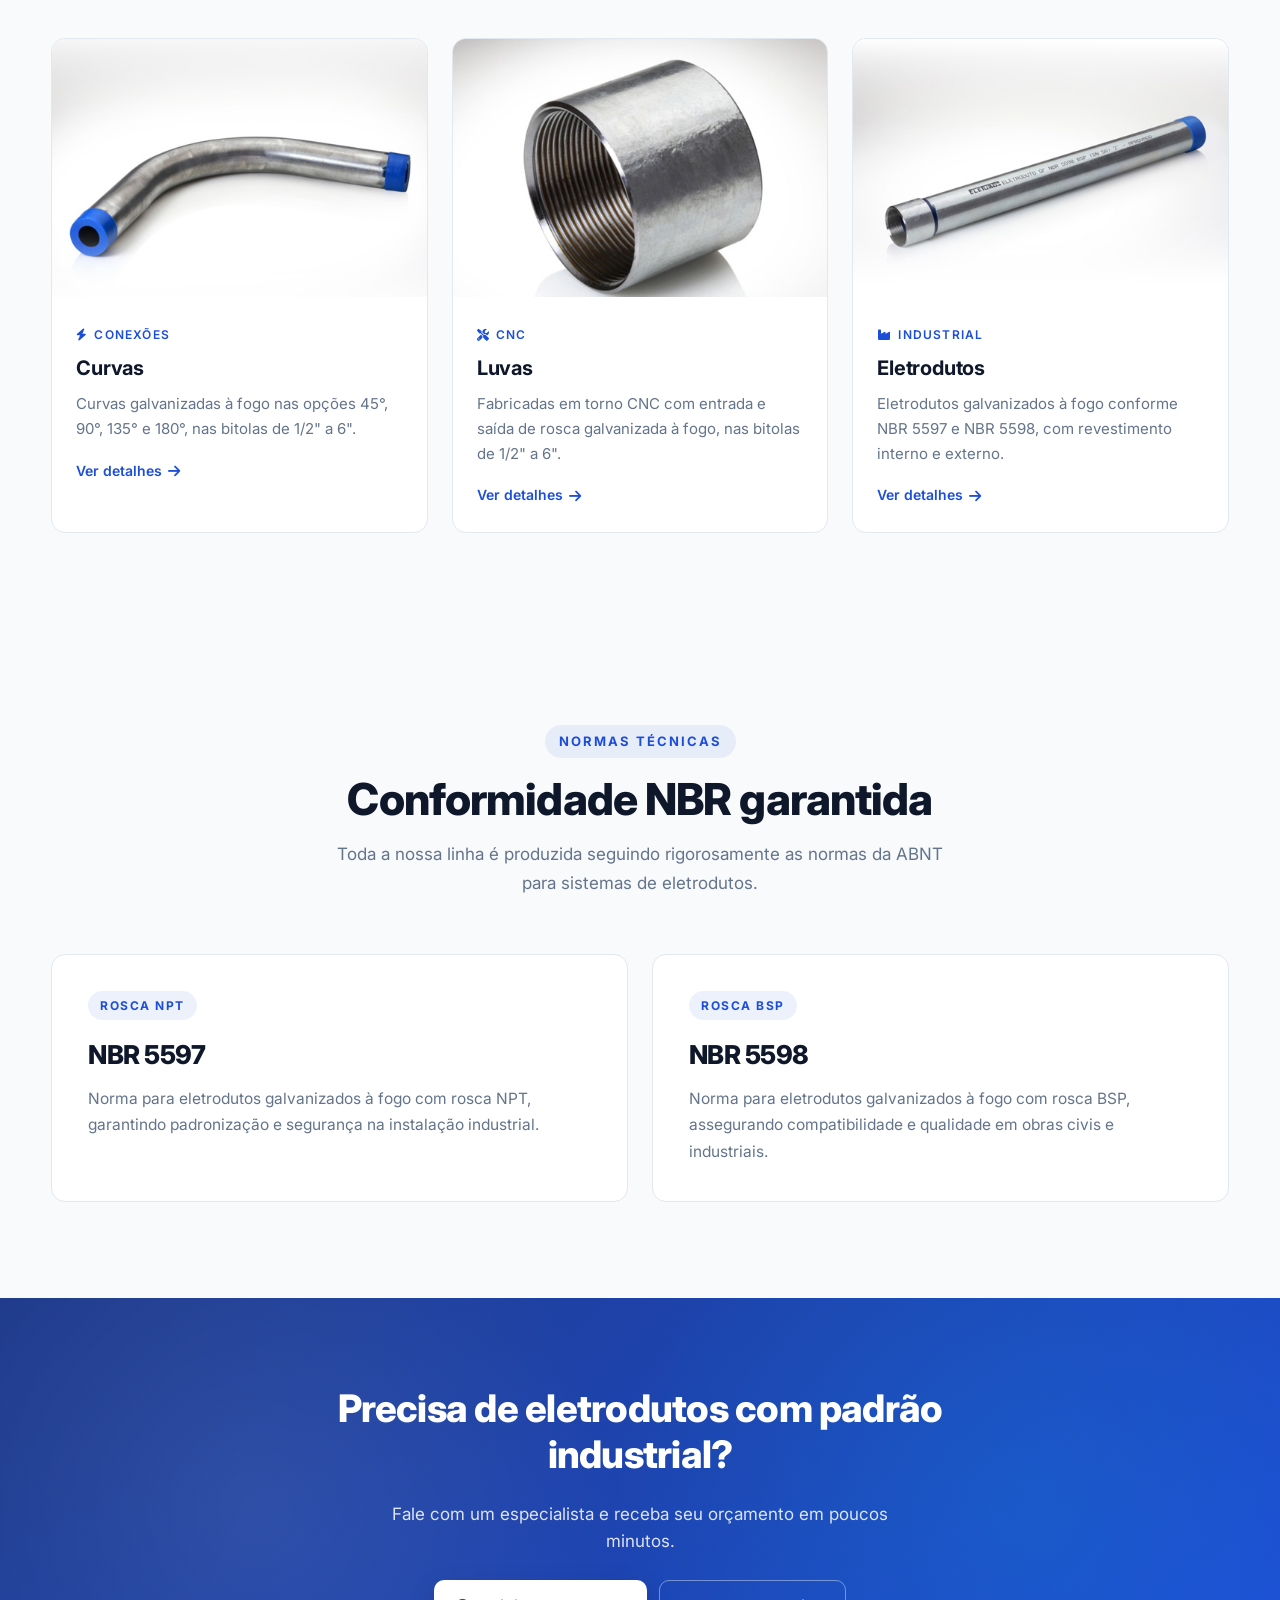
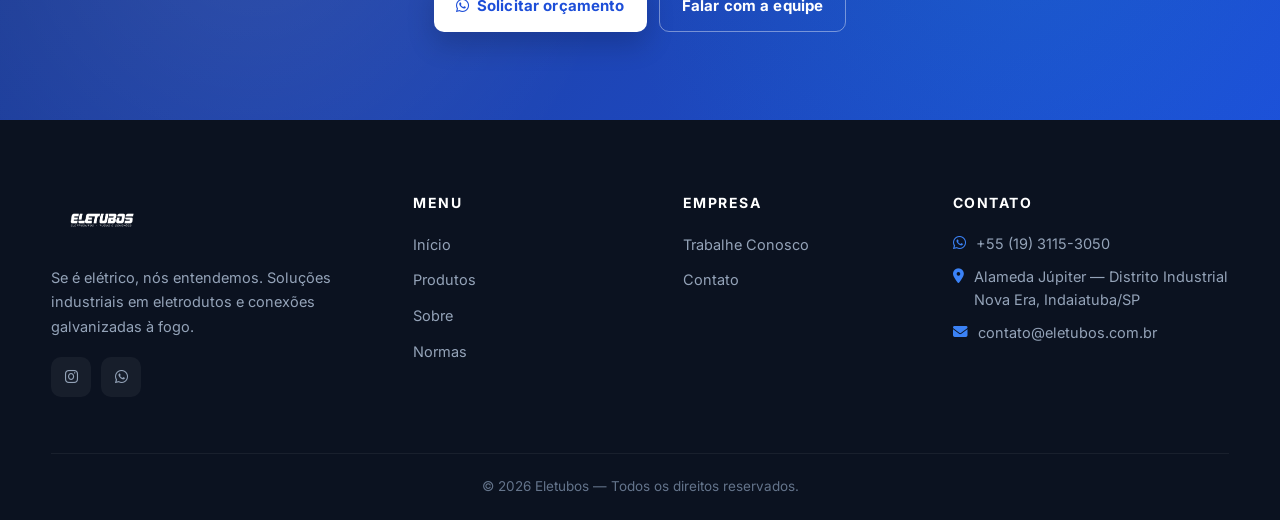
==== commit 9811120e: "Update index.html" ====
--- a/index.html
+++ b/index.html
@@ -56,7 +56,7 @@
     <div class="container hero-content">
       <div class="hero-text fade-in">
         <span class="hero-badge">
-          <i class="fa-solid fa-bolt"></i> Desde 2012 — Indaiatuba/SP
+          <i class="fa-solid fa-bolt"></i> Desde 2017 — Indaiatuba/SP
         </span>
 
         <h1>
